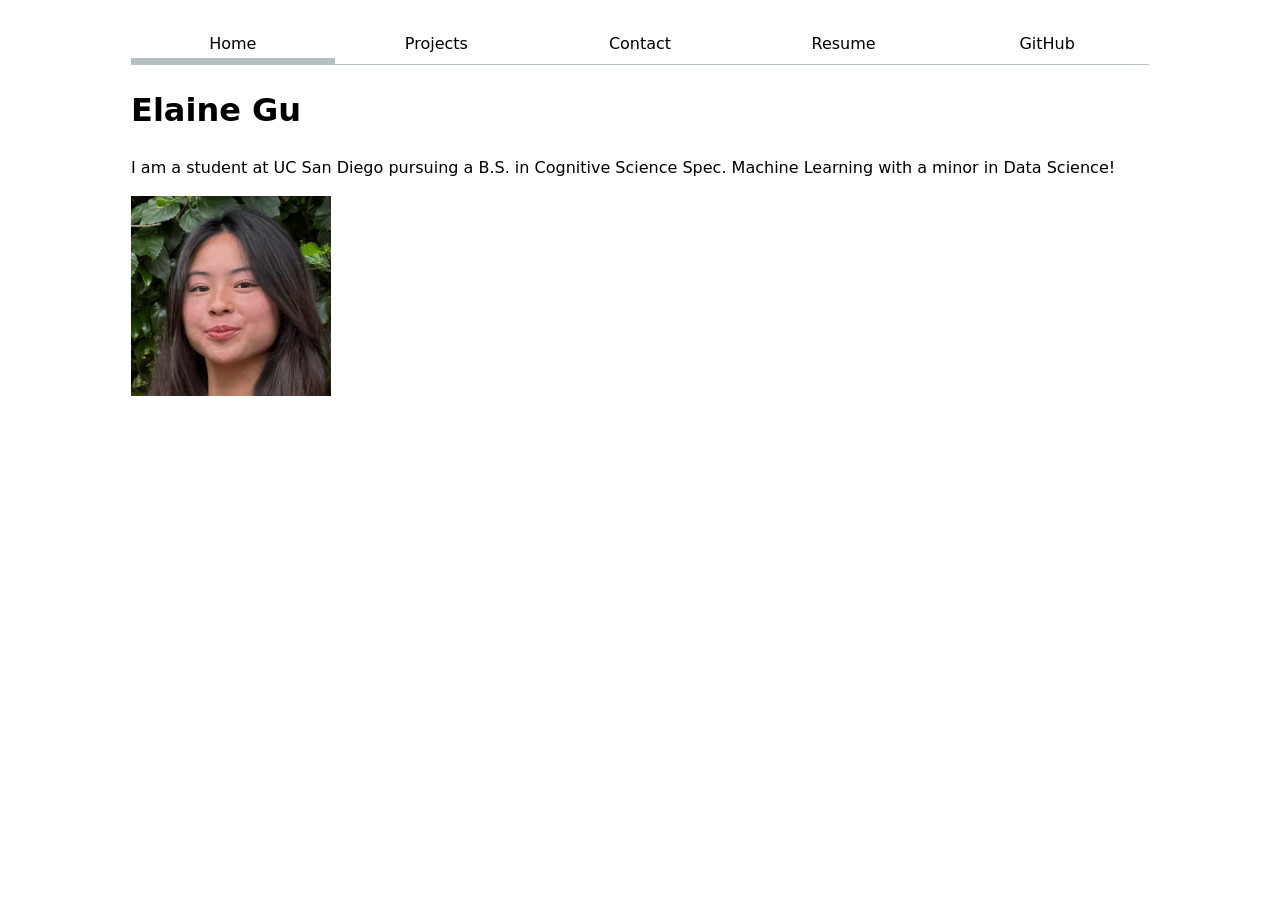
==== index.html @ f3ea693b "updates" ====
<!DOCTYPE html>
<html lang="en">
<head>
    <meta charset="UTF-8">
    <meta name="viewport" content="width=device-width, initial-scale=1.0">
    <title>Elaine Gu: Personal site and portfolio</title>
    <link rel="stylesheet" href="style.css">
</head>
<body>

    <nav>
        <a href="./" class="current">Home</a>
        <a href="projects/">Projects</a>
        <a href="contact/">Contact</a>
        <a href="resume/">Resume</a>
        <a href="https://github.com/elainergu" target="_blank">GitHub</a>
    </nav>

    <h1>Elaine Gu</h1>
    <p>I am a student at UC San Diego pursuing a B.S. in Cognitive Science Spec. Machine Learning with a minor in Data Science!</p>
    <img src="images/headshot.jpeg" alt="Photo of Elaine Gu" width="200">
</body>
</html>
---- style.css ----
html {
    --color-accent: oklch(72% 22% 300);
    accent-color: var(--color-accent);
}

body {
  font: 100%/1.5 system-ui;
  max-width: 100ch;
  margin-inline: auto;
  padding: 1em;
}

nav {
    display: flex;
    margin-bottom: 1em;
    border-bottom: 1px solid oklch(80% 3% 200);
}

nav a {
    flex: 1;
    text-decoration: none;
    color: inherit;
    text-align: center;
    padding: 0.5em;
}

nav a.current {
    border-bottom: 0.4em solid oklch(80% 3% 200);
    padding-bottom: 0.1em;
}

nav a:hover {
    border-bottom: 0.4em solid var(--color-accent);
    background-color: oklch(from var(--color-accent) 95% 5% h);
}
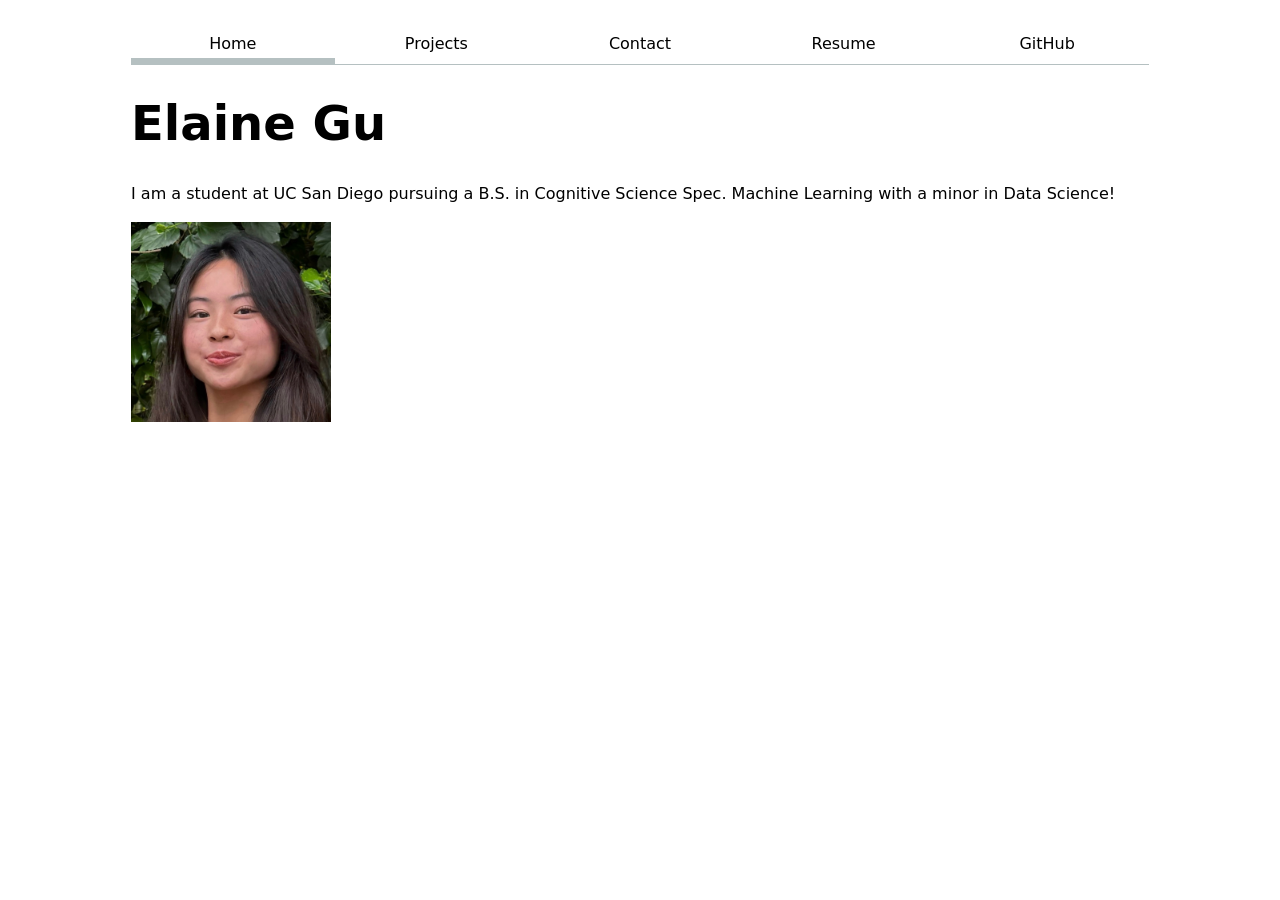
==== commit d363319a: "updates" ====
--- a/index.html
+++ b/index.html
@@ -5,6 +5,7 @@
     <meta name="viewport" content="width=device-width, initial-scale=1.0">
     <title>Elaine Gu: Personal site and portfolio</title>
     <link rel="stylesheet" href="style.css">
+    <script type="module" src="global.js"></script>
 </head>
 <body>
 
--- a/style.css
+++ b/style.css
@@ -1,5 +1,5 @@
 html {
-    --color-accent: oklch(72% 22% 300);
+    --color-accent: oklch(65% 28% 300);
     accent-color: var(--color-accent);
 }
 
@@ -32,4 +32,69 @@
 nav a:hover {
     border-bottom: 0.4em solid var(--color-accent);
     background-color: oklch(from var(--color-accent) 95% 5% h);
+}
+
+input,
+textarea,
+button {
+    font: inherit;
+}
+
+form {
+    display: grid;
+    grid-template-columns: auto 1fr;
+    gap: 1em;
+}
+
+label {
+    display: grid;
+    grid-template-columns: subgrid;
+    grid-column: 1 / -1;
+}
+
+button {
+    grid-column: 1 / -1;
+}
+
+.projects {
+    display: grid;
+    grid-template-columns: repeat(auto-fill, minmax(15em, 1fr));
+    gap: 1em;
+}
+
+.projects article {
+    display: grid;
+    grid-template-rows: subgrid;
+    grid-row: span 3;
+}
+
+.projects h2 {
+    margin: 0;
+}
+
+h1 {
+    font-size: 300%;
+}
+
+h1,
+h2,
+h3,
+h4,
+h5,
+h6 {
+    line-height: 1.1;
+    text-wrap: balance;
+}
+
+section {
+    margin-bottom: 2em;
+}
+
+article {
+    margin-bottom: 1.5em;
+}
+
+time {
+    color: gray;
+    font-size: 0.9em;
 }
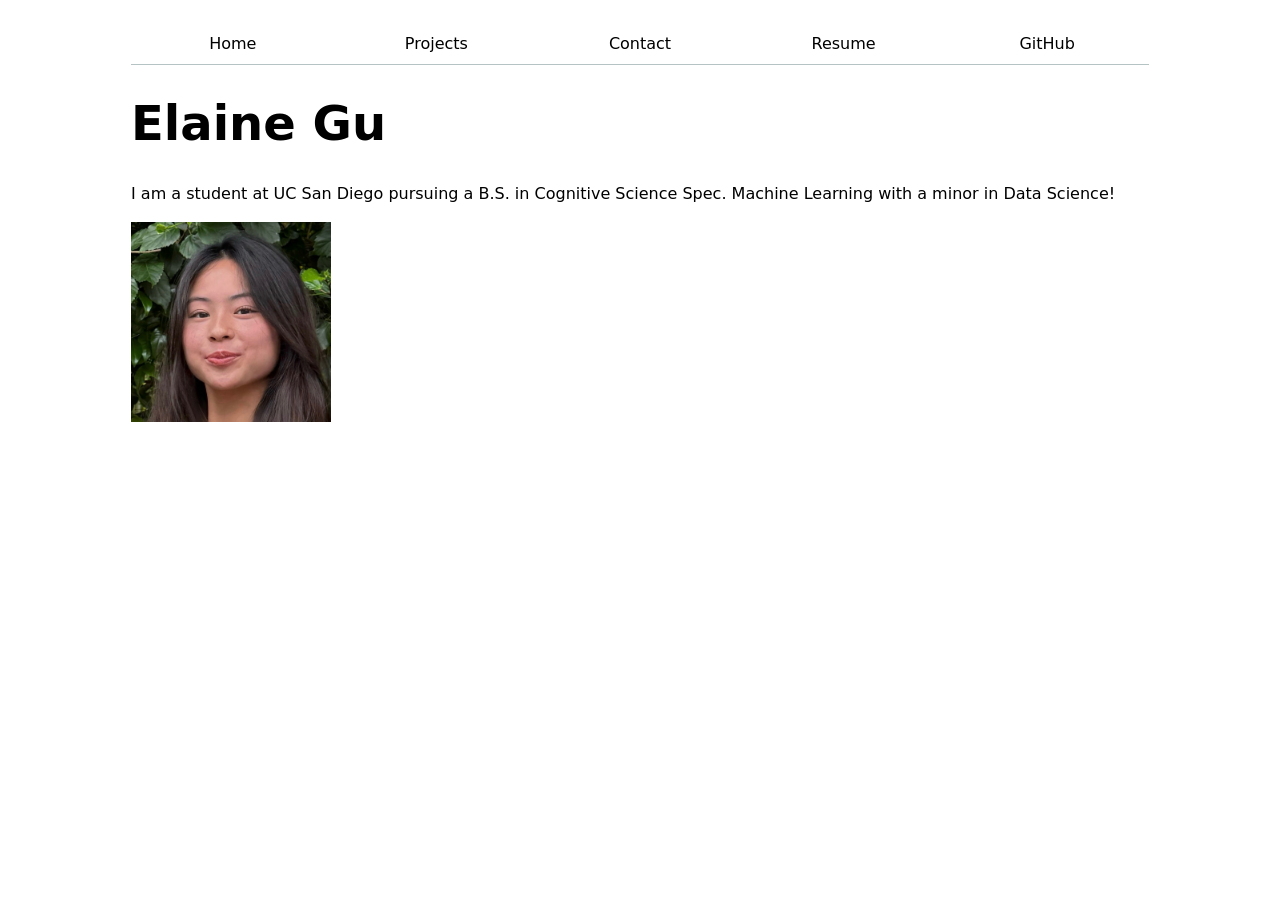
==== commit 4d39cceb: "updates" ====
--- a/index.html
+++ b/index.html
@@ -9,13 +9,6 @@
 </head>
 <body>
 
-    <nav>
-        <a href="./" class="current">Home</a>
-        <a href="projects/">Projects</a>
-        <a href="contact/">Contact</a>
-        <a href="resume/">Resume</a>
-        <a href="https://github.com/elainergu" target="_blank">GitHub</a>
-    </nav>
 
     <h1>Elaine Gu</h1>
     <p>I am a student at UC San Diego pursuing a B.S. in Cognitive Science Spec. Machine Learning with a minor in Data Science!</p>
--- a/style.css
+++ b/style.css
@@ -1,6 +1,7 @@
 html {
     --color-accent: oklch(65% 28% 300);
     accent-color: var(--color-accent);
+    color-scheme: light dark;
 }
 
 body {
@@ -11,9 +12,10 @@
 }
 
 nav {
+    --border-color: oklch(50% 10% 200 / 40%);
     display: flex;
     margin-bottom: 1em;
-    border-bottom: 1px solid oklch(80% 3% 200);
+    border-bottom: 1px solid var(--border-color);
 }
 
 nav a {
@@ -25,13 +27,13 @@
 }
 
 nav a.current {
-    border-bottom: 0.4em solid oklch(80% 3% 200);
+    border-bottom: 0.4em solid var(--border-color);
     padding-bottom: 0.1em;
 }
 
 nav a:hover {
     border-bottom: 0.4em solid var(--color-accent);
-    background-color: oklch(from var(--color-accent) 95% 5% h);
+    background-color: color-mix(in oklch, var(--color-accent), canvas 85%);
 }
 
 input,
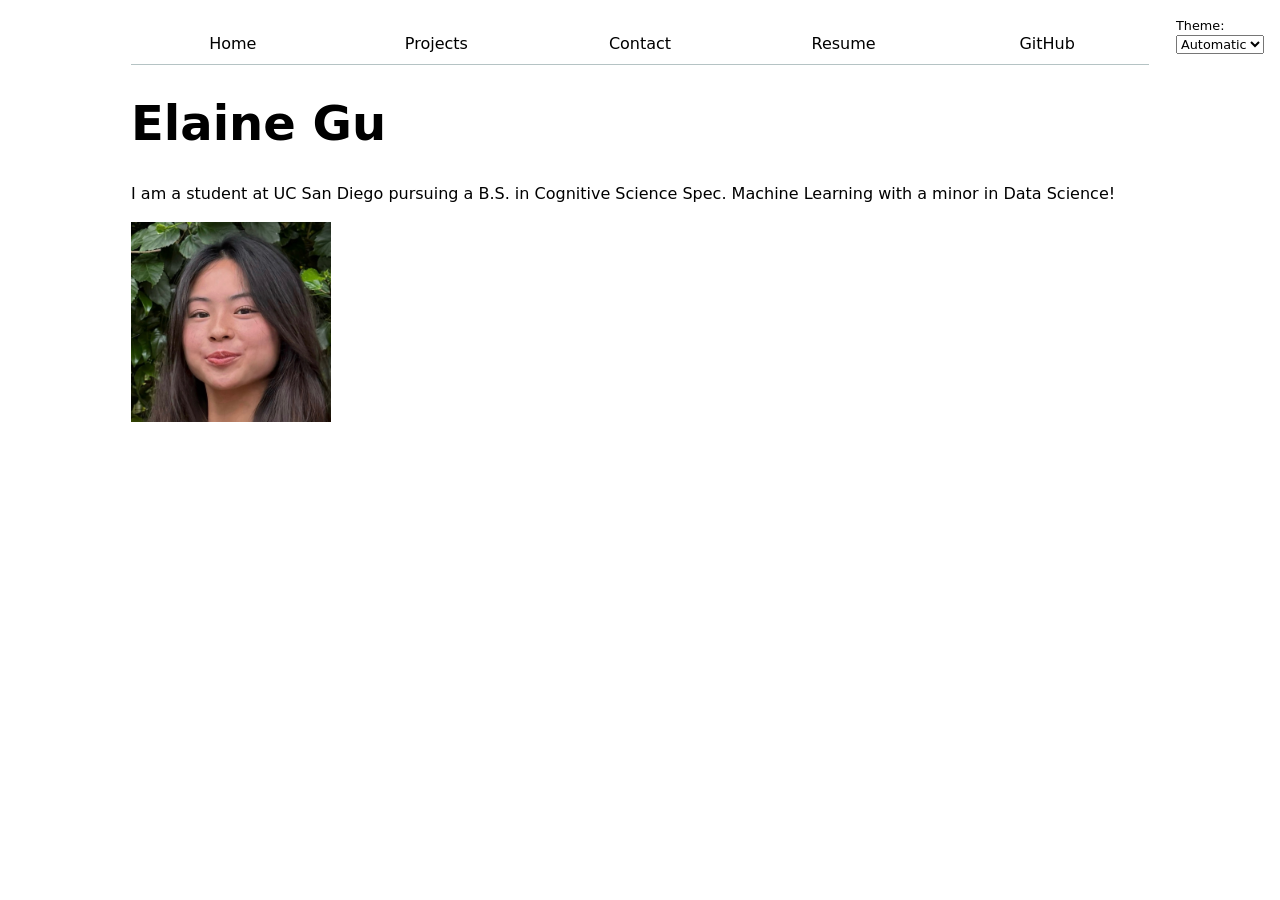
==== commit 639095dd: "updates" ====
--- a/index.html
+++ b/index.html
@@ -6,6 +6,7 @@
     <title>Elaine Gu: Personal site and portfolio</title>
     <link rel="stylesheet" href="style.css">
     <script type="module" src="global.js"></script>
+    <script type="module" src="index.js"></script>
 </head>
 <body>
 
@@ -13,5 +14,7 @@
     <h1>Elaine Gu</h1>
     <p>I am a student at UC San Diego pursuing a B.S. in Cognitive Science Spec. Machine Learning with a minor in Data Science!</p>
     <img src="images/headshot.jpeg" alt="Photo of Elaine Gu" width="200">
+
+    <div class="projects"></div>
 </body>
 </html>
--- a/style.css
+++ b/style.css
@@ -38,7 +38,8 @@
 
 input,
 textarea,
-button {
+button,
+select {
     font: inherit;
 }
 
@@ -99,4 +100,11 @@
 time {
     color: gray;
     font-size: 0.9em;
+}
+
+.color-scheme {
+    position: absolute;
+    top: 1rem;
+    right: 1rem;
+    font-size: 80%;
 }
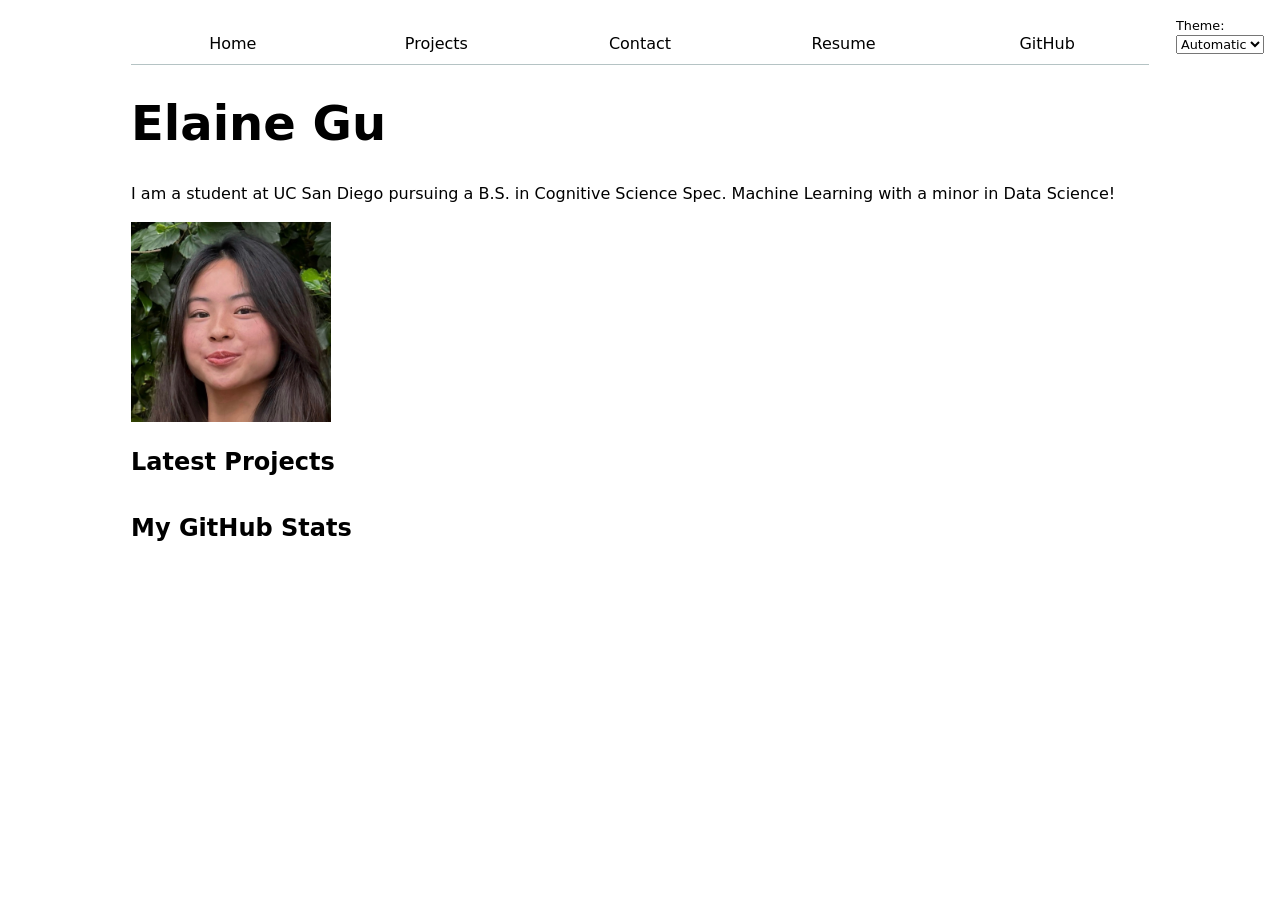
==== commit c43b1248: "updates" ====
--- a/index.html
+++ b/index.html
@@ -6,7 +6,7 @@
     <title>Elaine Gu: Personal site and portfolio</title>
     <link rel="stylesheet" href="style.css">
     <script type="module" src="global.js"></script>
-    <script type="module" src="index.js"></script>
+    <script src="index.js" type="module" defer></script>
 </head>
 <body>
 
@@ -15,6 +15,11 @@
     <p>I am a student at UC San Diego pursuing a B.S. in Cognitive Science Spec. Machine Learning with a minor in Data Science!</p>
     <img src="images/headshot.jpeg" alt="Photo of Elaine Gu" width="200">
 
+    <h2>Latest Projects</h2>
     <div class="projects"></div>
+    
+    <h2>My GitHub Stats</h2>
+    <div id="profile-stats"></div>
+
 </body>
 </html>
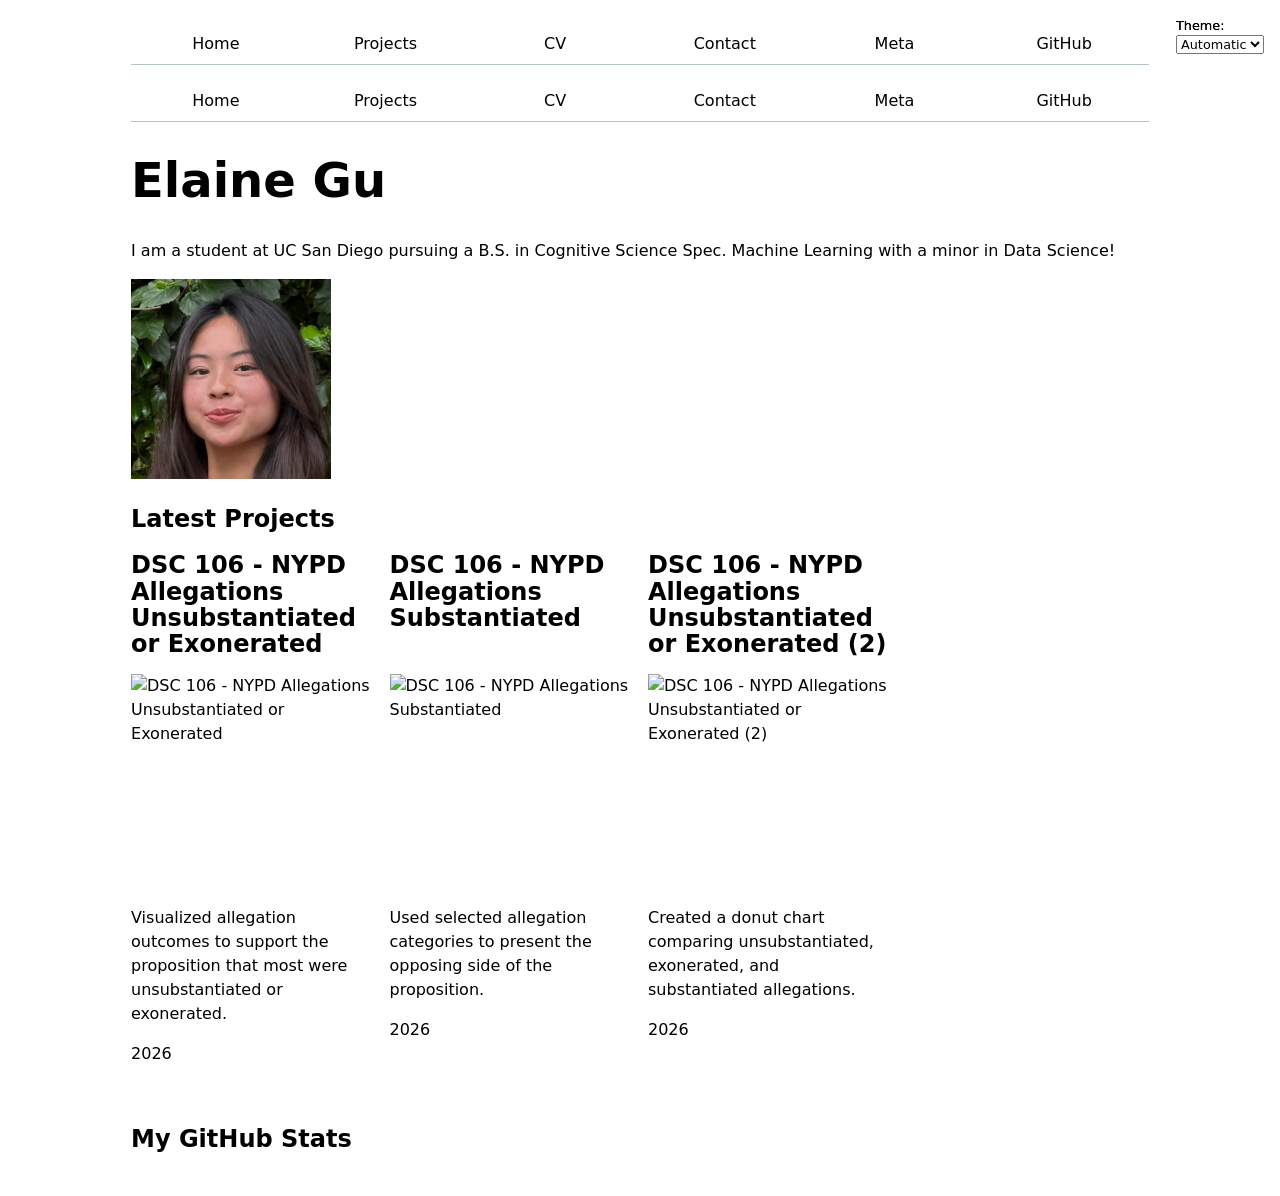
==== commit 77e56f22: "Update index.html" ====
--- a/index.html
+++ b/index.html
@@ -5,7 +5,7 @@
     <meta name="viewport" content="width=device-width, initial-scale=1.0">
     <title>Elaine Gu: Personal site and portfolio</title>
     <link rel="stylesheet" href="style.css">
-    <script type="module" src="global.js"></script>
+    <script type="module" src="global.js?v=2"></script>
     <script src="index.js" type="module" defer></script>
 </head>
 <body>
--- a/style.css
+++ b/style.css
@@ -5,10 +5,10 @@
 }
 
 body {
-  font: 100%/1.5 system-ui;
-  max-width: 100ch;
-  margin-inline: auto;
-  padding: 1em;
+    font: 100%/1.5 system-ui;
+    max-width: 100ch;
+    margin-inline: auto;
+    padding: 1em;
 }
 
 nav {
@@ -107,4 +107,154 @@
     top: 1rem;
     right: 1rem;
     font-size: 80%;
+}
+
+.projects img {
+    width: 100%;
+    height: 200px;
+    object-fit: contain;
+    display: block;
+}
+
+#projects-pie-plot {
+    max-width: 20em;
+    margin-block: 2em;
+    overflow: visible;
+}
+
+.legend {
+    display: grid;
+    grid-template-columns: repeat(auto-fill, minmax(9em, 1fr));
+    gap: 1em;
+}
+
+.legend-item {
+    display: flex;
+    align-items: center;
+    gap: 0.5em;
+    min-width: 9em;
+}
+
+.swatch {
+    display: inline-block;
+    width: 1em;
+    aspect-ratio: 1 / 1;
+    background-color: var(--color);
+    border-radius: 50%;
+}
+
+.container {
+    display: flex;
+    align-items: center;
+    gap: 2em;
+}
+
+.legend {
+    flex: 1;
+}
+
+#projects-pie-plot:has(path:hover) path:not(:hover) {
+    opacity: 0.5;
+}
+
+#projects-pie-plot path {
+    transition: 300ms;
+    cursor: pointer;
+}
+
+.selected {
+    --color: oklch(60% 45% 0) !important;
+}
+
+.selected:is(path) {
+    fill: var(--color);
+}
+
+.stats {
+    display: grid;
+    grid-template-columns: repeat(6, 1fr);
+    gap: 1em;
+}
+
+.stats dt {
+    grid-row: 1;
+    font-size: 0.8em;
+    text-transform: uppercase;
+    color: #666;
+}
+
+.stats dd {
+    grid-row: 2;
+    margin: 0;
+    font-size: 2em;
+}
+
+.gridlines line {
+    stroke: #ddd;
+}
+
+.gridlines path {
+    display: none;
+}
+
+dl.info {
+    display: grid;
+    grid-template-columns: auto 1fr;
+    gap: 0.5em 1em;
+    padding: 1em;
+    margin: 0;
+    transition-duration: 500ms;
+    transition-property: opacity, visibility;
+}
+
+dl.info dt {
+    color: #666;
+}
+
+dl.info dd {
+    margin: 0;
+}
+
+.tooltip {
+    position: fixed;
+    top: 1em;
+    left: 1em;
+    background: white;
+    border-radius: 8px;
+    box-shadow: 0 4px 12px rgba(0, 0, 0, 0.15);
+    z-index: 1000;
+}
+
+dl.info[hidden]:not(:hover, :focus-within) {
+    opacity: 0;
+    visibility: hidden;
+    pointer-events: none;
+}
+
+circle {
+    transition: 200ms;
+    transform-origin: center;
+    transform-box: fill-box;
+}
+
+circle:hover {
+    transform: scale(1.5);
+}
+
+circle.selected {
+    fill: #ff6b6b;
+}
+
+@keyframes marching-ants {
+    to {
+        stroke-dashoffset: -8;
+    }
+}
+
+.selection {
+    fill-opacity: 0.1;
+    stroke: black;
+    stroke-opacity: 0.7;
+    stroke-dasharray: 5 3;
+    animation: marching-ants 2s linear infinite;
 }
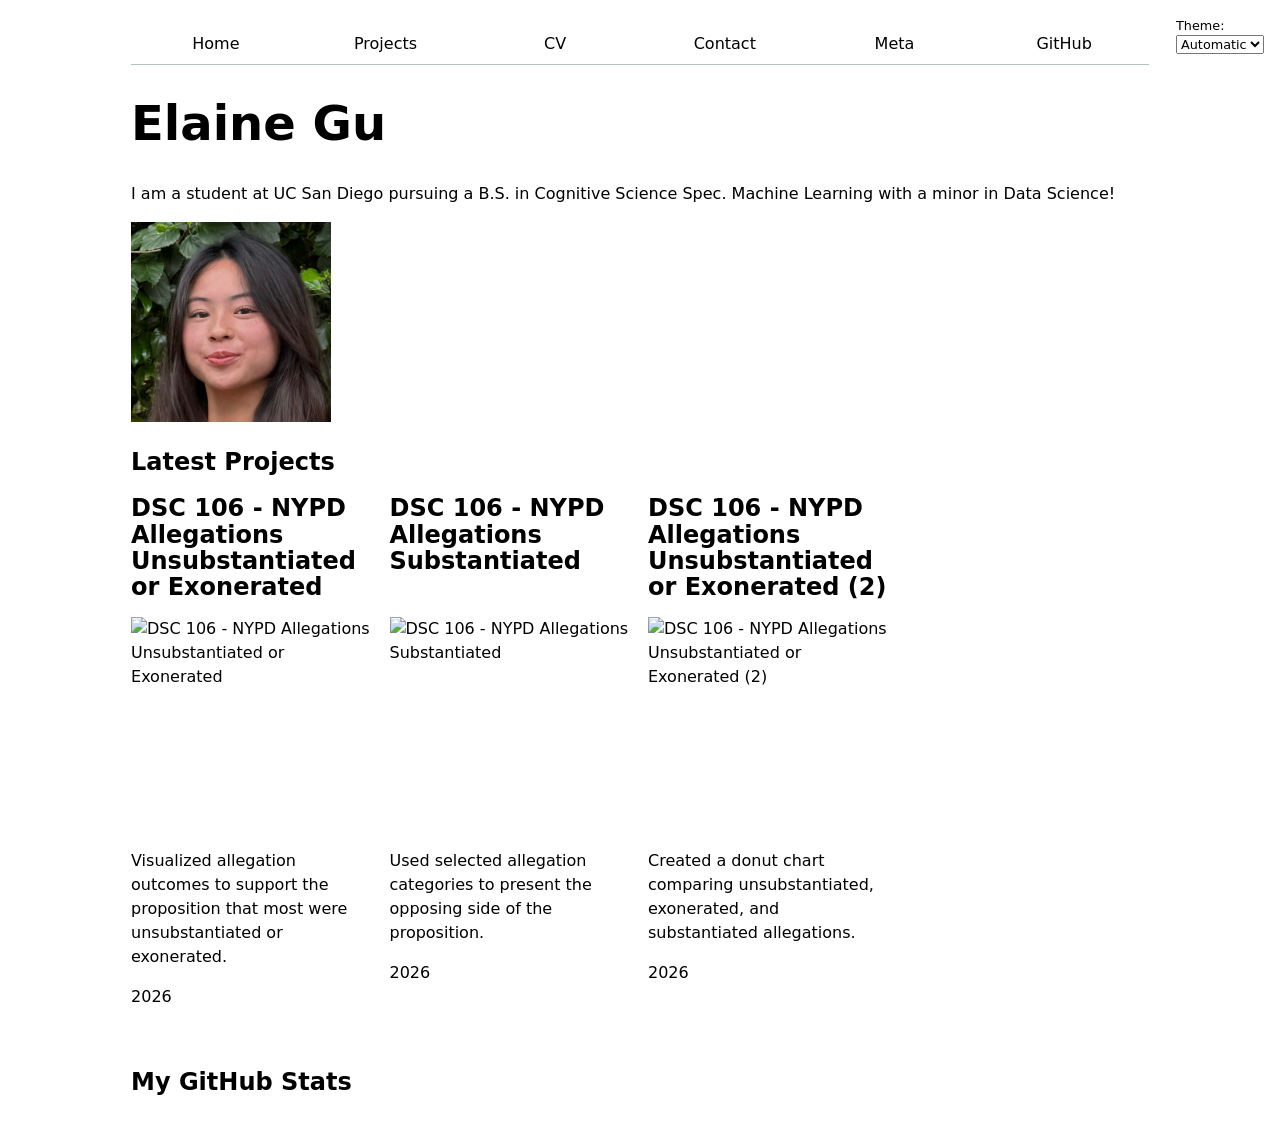
==== commit 12cc65fb: "Update index.html" ====
--- a/index.html
+++ b/index.html
@@ -5,7 +5,7 @@
     <meta name="viewport" content="width=device-width, initial-scale=1.0">
     <title>Elaine Gu: Personal site and portfolio</title>
     <link rel="stylesheet" href="style.css">
-    <script type="module" src="global.js?v=2"></script>
+    <script type="module" src="global.js"></script>
     <script src="index.js" type="module" defer></script>
 </head>
 <body>
